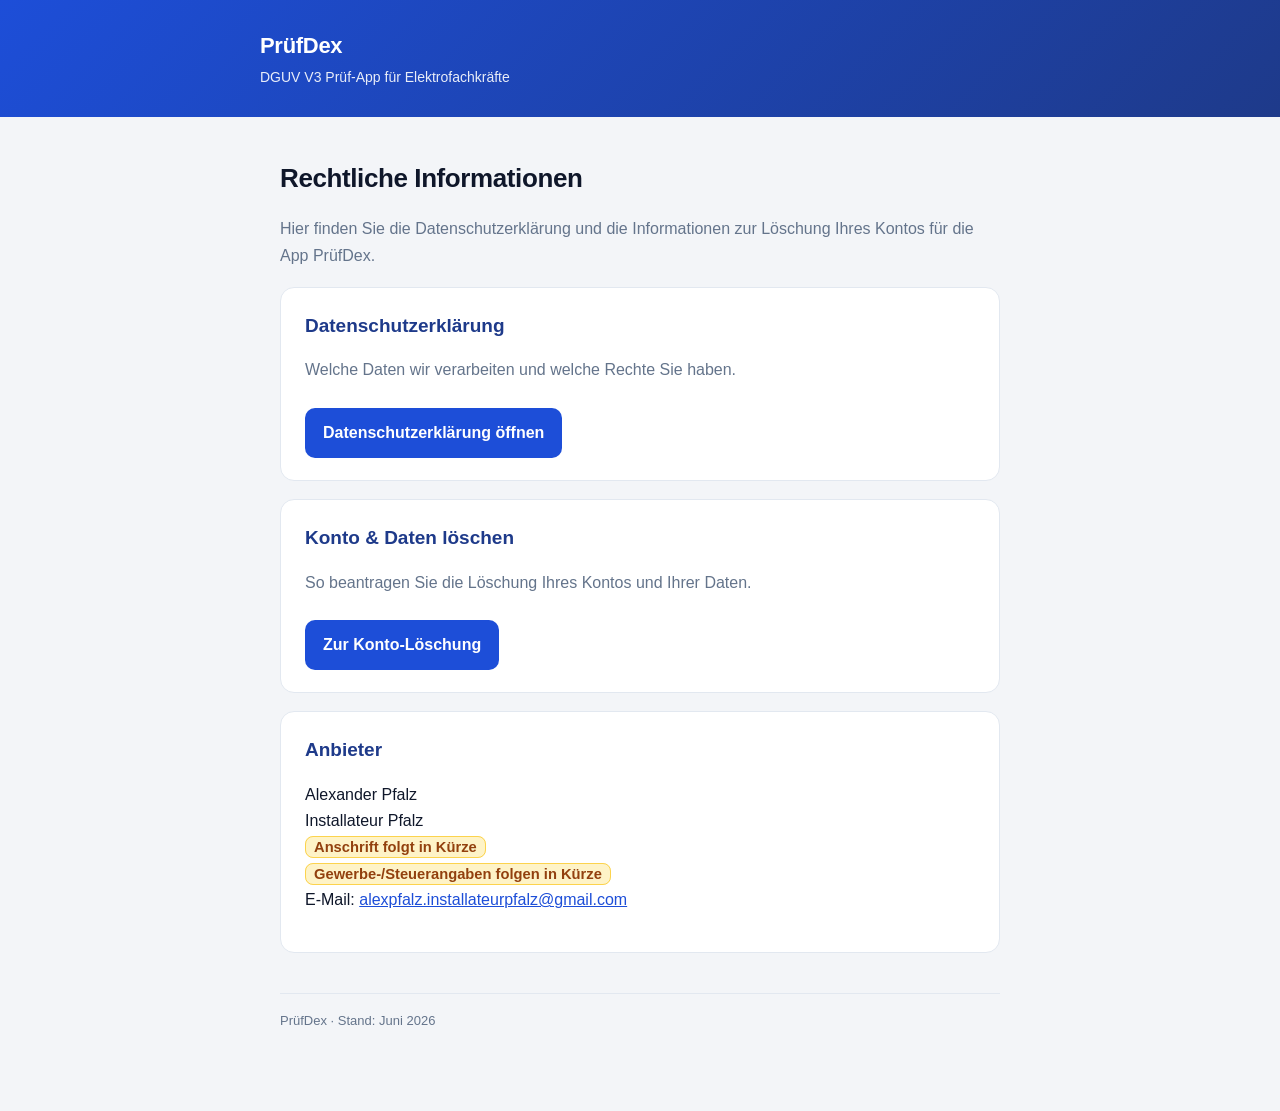
==== index.html @ de249e53 "PrüfDex Legal: Datenschutz + Konto-Löschung" ====
<!doctype html>
<html lang="de">
<head>
<meta charset="utf-8" />
<meta name="viewport" content="width=device-width, initial-scale=1" />
<title>PrüfDex – Rechtliches</title>
<link rel="stylesheet" href="style.css" />
</head>
<body>
<header>
  <div class="wrap">
    <div class="brand">PrüfDex</div>
    <div class="tag">DGUV V3 Prüf-App für Elektrofachkräfte</div>
  </div>
</header>
<div class="wrap">
  <h1>Rechtliche Informationen</h1>
  <p class="muted">Hier finden Sie die Datenschutzerklärung und die Informationen zur Löschung Ihres Kontos für die App PrüfDex.</p>

  <div class="card">
    <h2 style="margin-top:0">Datenschutzerklärung</h2>
    <p class="muted">Welche Daten wir verarbeiten und welche Rechte Sie haben.</p>
    <a class="btn" href="datenschutz.html">Datenschutzerklärung öffnen</a>
  </div>

  <div class="card">
    <h2 style="margin-top:0">Konto & Daten löschen</h2>
    <p class="muted">So beantragen Sie die Löschung Ihres Kontos und Ihrer Daten.</p>
    <a class="btn" href="konto-loeschung.html">Zur Konto-Löschung</a>
  </div>

  <div class="card">
    <h2 style="margin-top:0">Anbieter</h2>
    <p>
      Alexander Pfalz<br />
      Installateur Pfalz<br />
      <span class="placeholder">Anschrift folgt in Kürze</span><br />
      <span class="placeholder">Gewerbe-/Steuerangaben folgen in Kürze</span><br />
      E-Mail: <a href="mailto:alexpfalz.installateurpfalz@gmail.com">alexpfalz.installateurpfalz@gmail.com</a>
    </p>
  </div>

  <footer>
    PrüfDex · Stand: Juni 2026
  </footer>
</div>
</body>
</html>
---- style.css ----
:root {
  --primary: #1D4ED8;
  --primary-dark: #1E3A8A;
  --text: #0F172A;
  --muted: #64748B;
  --bg: #F3F5F8;
  --card: #FFFFFF;
  --border: #E2E8F0;
}
* { box-sizing: border-box; }
body {
  margin: 0;
  font-family: -apple-system, BlinkMacSystemFont, "Segoe UI", Roboto, Arial, sans-serif;
  color: var(--text);
  background: var(--bg);
  line-height: 1.65;
}
.wrap { max-width: 760px; margin: 0 auto; padding: 32px 20px 80px; }
header {
  background: linear-gradient(135deg, var(--primary), var(--primary-dark));
  color: #fff;
  padding: 28px 20px;
}
header .wrap { padding: 0; max-width: 760px; margin: 0 auto; }
header .brand { font-size: 22px; font-weight: 800; letter-spacing: -0.3px; }
header .tag { opacity: 0.9; font-size: 14px; margin-top: 2px; }
h1 { font-size: 26px; margin: 8px 0 4px; letter-spacing: -0.4px; }
h2 { font-size: 19px; margin: 30px 0 8px; color: var(--primary-dark); }
h3 { font-size: 16px; margin: 20px 0 4px; }
a { color: var(--primary); }
.stand { color: var(--muted); font-size: 14px; margin-bottom: 8px; }
.card {
  background: var(--card);
  border: 1px solid var(--border);
  border-radius: 14px;
  padding: 22px 24px;
  margin-top: 18px;
}
.muted { color: var(--muted); }
.placeholder {
  background: #FEF3C7;
  border: 1px solid #FCD34D;
  border-radius: 8px;
  padding: 2px 8px;
  font-size: 0.92em;
  color: #92400E;
  font-weight: 600;
}
ul { padding-left: 22px; }
li { margin: 4px 0; }
.btn {
  display: inline-block;
  background: var(--primary);
  color: #fff;
  text-decoration: none;
  padding: 12px 18px;
  border-radius: 10px;
  font-weight: 700;
  margin-top: 8px;
}
.nav { margin-top: 16px; font-size: 14px; }
.nav a { margin-right: 16px; }
footer { color: var(--muted); font-size: 13px; margin-top: 40px; border-top: 1px solid var(--border); padding-top: 16px; }
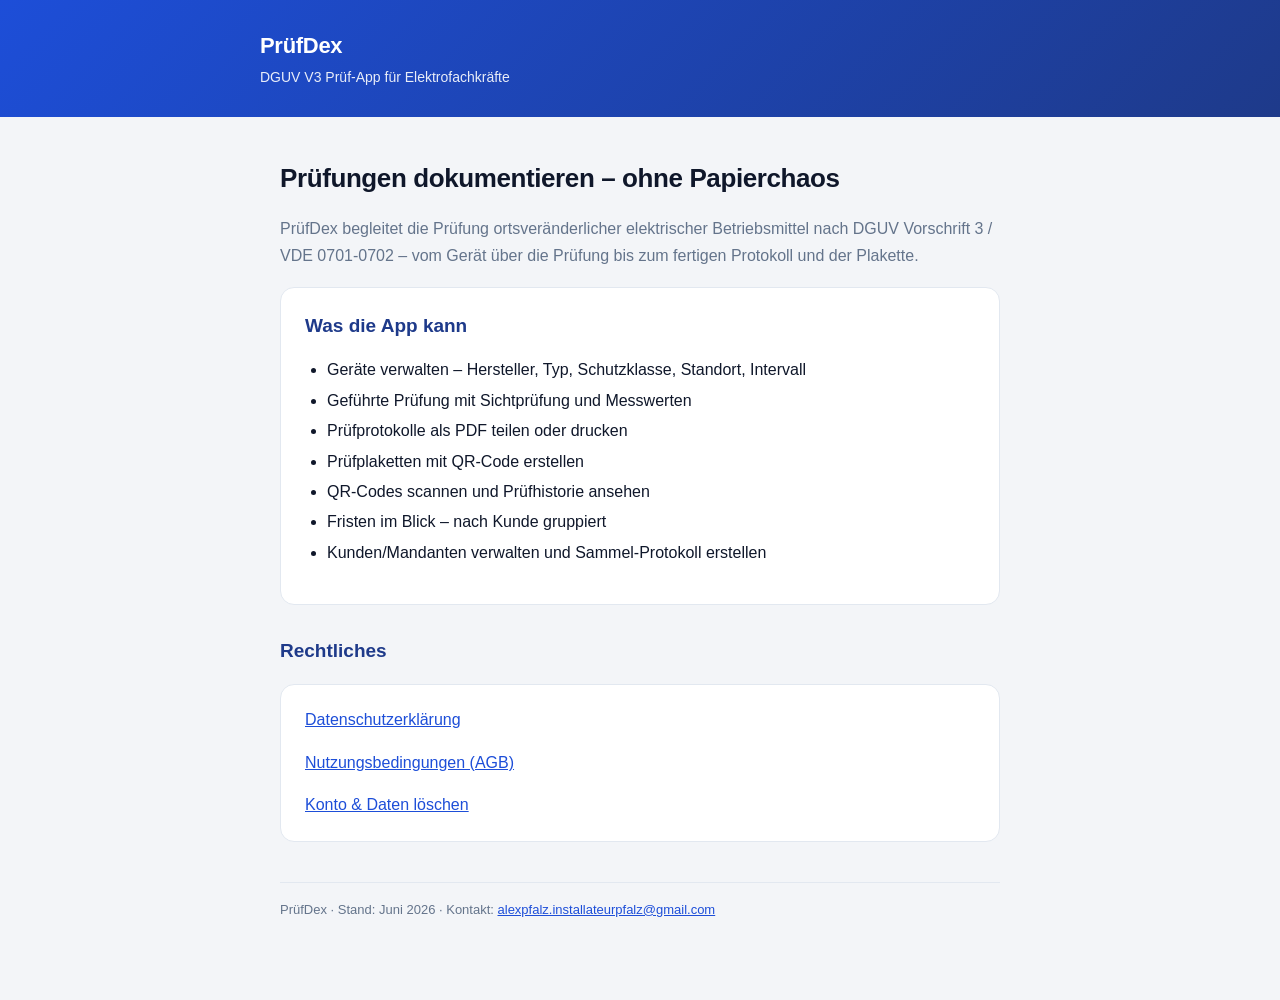
==== commit ce26e88b: "Landingpage + AGB; Anbieter-Block entfernt" ====
--- a/index.html
+++ b/index.html
@@ -3,7 +3,7 @@
 <head>
 <meta charset="utf-8" />
 <meta name="viewport" content="width=device-width, initial-scale=1" />
-<title>PrüfDex – Rechtliches</title>
+<title>PrüfDex – DGUV V3 Prüf-App</title>
 <link rel="stylesheet" href="style.css" />
 </head>
 <body>
@@ -14,34 +14,31 @@
   </div>
 </header>
 <div class="wrap">
-  <h1>Rechtliche Informationen</h1>
-  <p class="muted">Hier finden Sie die Datenschutzerklärung und die Informationen zur Löschung Ihres Kontos für die App PrüfDex.</p>
+  <h1>Prüfungen dokumentieren – ohne Papierchaos</h1>
+  <p class="muted">PrüfDex begleitet die Prüfung ortsveränderlicher elektrischer Betriebsmittel nach DGUV Vorschrift 3 / VDE 0701-0702 – vom Gerät über die Prüfung bis zum fertigen Protokoll und der Plakette.</p>
 
   <div class="card">
-    <h2 style="margin-top:0">Datenschutzerklärung</h2>
-    <p class="muted">Welche Daten wir verarbeiten und welche Rechte Sie haben.</p>
-    <a class="btn" href="datenschutz.html">Datenschutzerklärung öffnen</a>
+    <h2 style="margin-top:0">Was die App kann</h2>
+    <ul>
+      <li>Geräte verwalten – Hersteller, Typ, Schutzklasse, Standort, Intervall</li>
+      <li>Geführte Prüfung mit Sichtprüfung und Messwerten</li>
+      <li>Prüfprotokolle als PDF teilen oder drucken</li>
+      <li>Prüfplaketten mit QR-Code erstellen</li>
+      <li>QR-Codes scannen und Prüfhistorie ansehen</li>
+      <li>Fristen im Blick – nach Kunde gruppiert</li>
+      <li>Kunden/Mandanten verwalten und Sammel-Protokoll erstellen</li>
+    </ul>
   </div>
 
+  <h2>Rechtliches</h2>
   <div class="card">
-    <h2 style="margin-top:0">Konto & Daten löschen</h2>
-    <p class="muted">So beantragen Sie die Löschung Ihres Kontos und Ihrer Daten.</p>
-    <a class="btn" href="konto-loeschung.html">Zur Konto-Löschung</a>
-  </div>
-
-  <div class="card">
-    <h2 style="margin-top:0">Anbieter</h2>
-    <p>
-      Alexander Pfalz<br />
-      Installateur Pfalz<br />
-      <span class="placeholder">Anschrift folgt in Kürze</span><br />
-      <span class="placeholder">Gewerbe-/Steuerangaben folgen in Kürze</span><br />
-      E-Mail: <a href="mailto:alexpfalz.installateurpfalz@gmail.com">alexpfalz.installateurpfalz@gmail.com</a>
-    </p>
+    <p style="margin-top:0"><a href="datenschutz.html">Datenschutzerklärung</a></p>
+    <p><a href="nutzungsbedingungen.html">Nutzungsbedingungen (AGB)</a></p>
+    <p style="margin-bottom:0"><a href="konto-loeschung.html">Konto &amp; Daten löschen</a></p>
   </div>
 
   <footer>
-    PrüfDex · Stand: Juni 2026
+    PrüfDex · Stand: Juni 2026 · Kontakt: <a href="mailto:alexpfalz.installateurpfalz@gmail.com">alexpfalz.installateurpfalz@gmail.com</a>
   </footer>
 </div>
 </body>
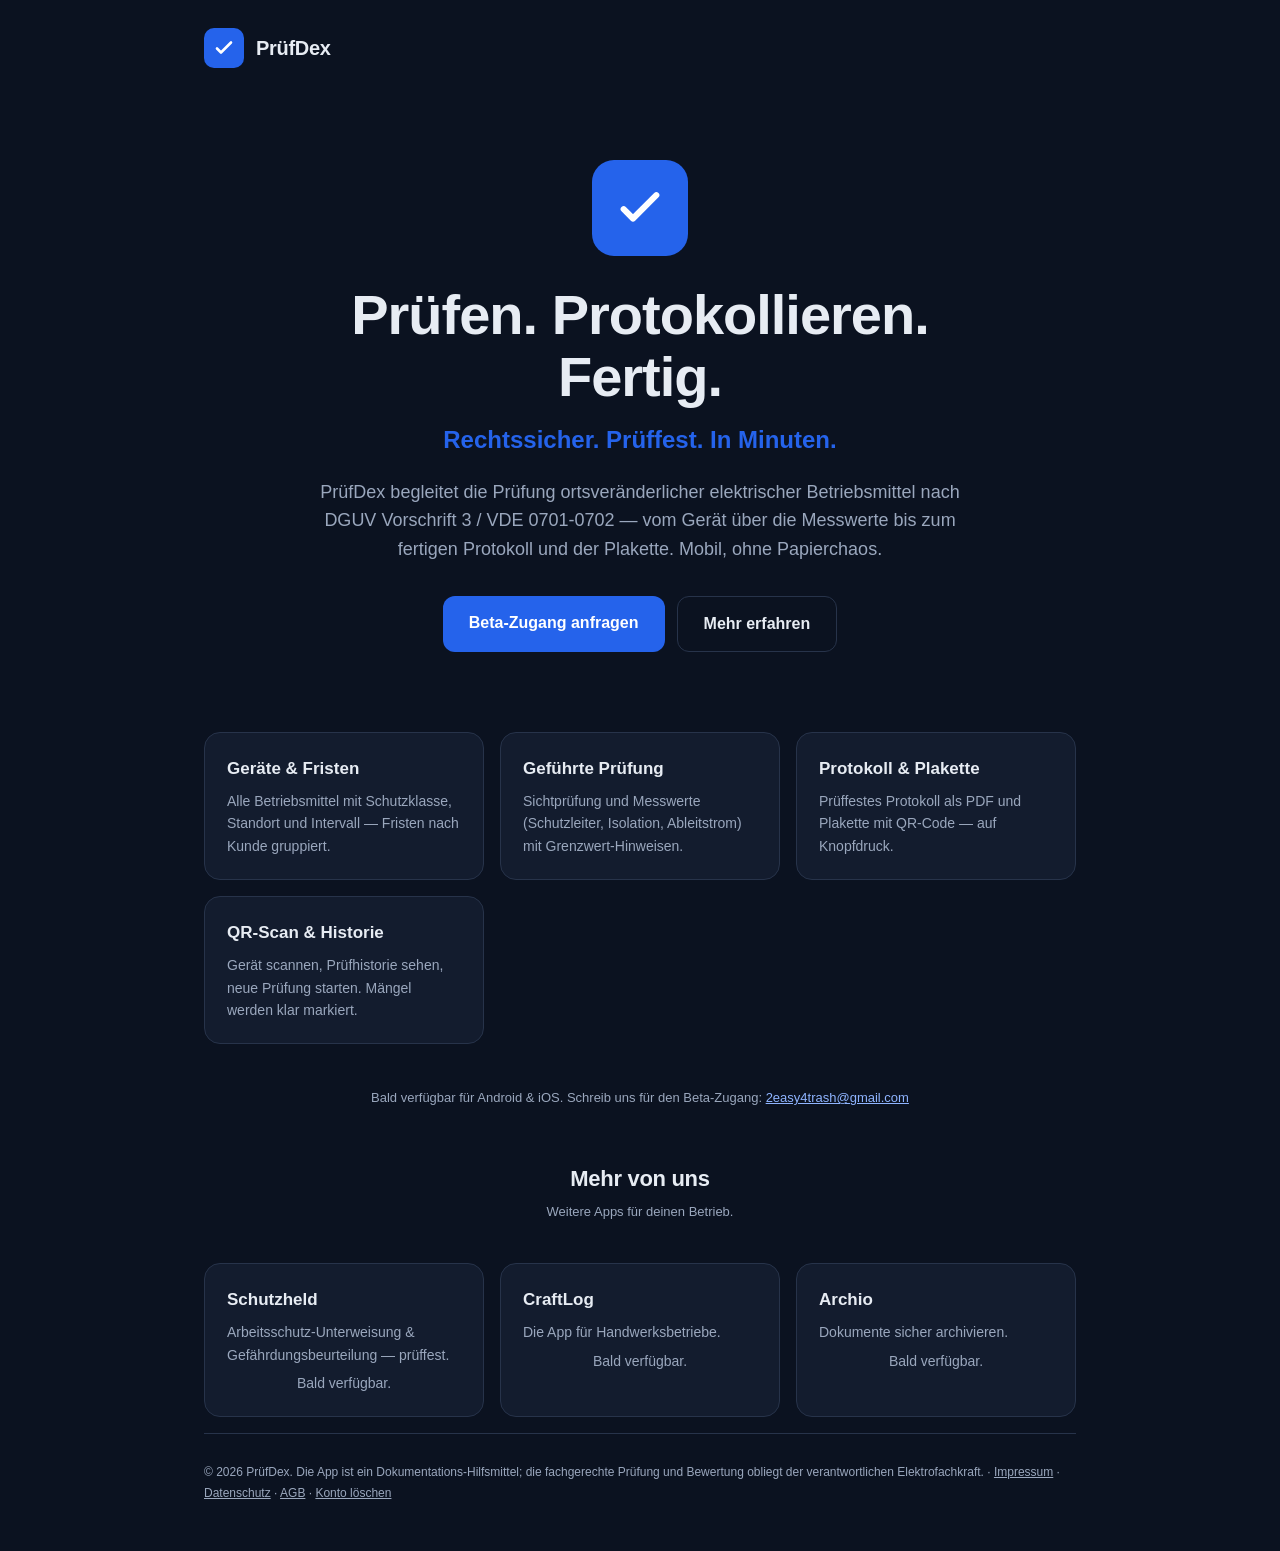
==== commit 3c84569e: "Redesign im Suite-Stil (dunkel) + Impressum; Kontaktdaten/Adresse korrigiert" ====
--- a/index.html
+++ b/index.html
@@ -1,45 +1,128 @@
-<!doctype html>
+<!DOCTYPE html>
 <html lang="de">
 <head>
-<meta charset="utf-8" />
-<meta name="viewport" content="width=device-width, initial-scale=1" />
-<title>PrüfDex – DGUV V3 Prüf-App</title>
-<link rel="stylesheet" href="style.css" />
+  <meta charset="utf-8" />
+  <meta name="viewport" content="width=device-width, initial-scale=1" />
+  <title>PrüfDex — DGUV-V3-Prüfungen mobil dokumentieren</title>
+  <meta name="description" content="PrüfDex: Prüfung ortsveränderlicher elektrischer Betriebsmittel nach DGUV V3 / VDE 0701-0702 — Geräte, Messwerte, Protokolle, Plaketten und Fristen. Mobil, prüffest." />
+  <meta name="theme-color" content="#0B1220" />
+  <meta property="og:title" content="PrüfDex" />
+  <meta property="og:description" content="Prüfen. Protokollieren. Fertig." />
+  <meta property="og:type" content="website" />
+  <style>
+    :root {
+      --bg: #0B1220; --surface: #131C2E; --border: #27334A;
+      --text: #E7ECF3; --muted: #9AA7BD; --blue: #2563EB;
+    }
+    * { box-sizing: border-box; margin: 0; padding: 0; }
+    html { scroll-behavior: smooth; }
+    body {
+      background: var(--bg); color: var(--text);
+      font-family: -apple-system, BlinkMacSystemFont, 'Segoe UI', Roboto, Helvetica, Arial, sans-serif;
+      line-height: 1.6; -webkit-font-smoothing: antialiased;
+    }
+    .wrap { max-width: 920px; margin: 0 auto; padding: 0 24px; }
+    header { padding: 28px 0; display: flex; align-items: center; gap: 12px; }
+    .logo { width: 40px; height: 40px; background: var(--blue); border-radius: 10px; display: grid; place-items: center; }
+    .brand { font-size: 20px; font-weight: 700; letter-spacing: -0.3px; }
+    .hero { padding: 64px 0 48px; text-align: center; }
+    .hero h1 { font-size: clamp(34px, 6vw, 56px); font-weight: 800; letter-spacing: -1px; line-height: 1.1; }
+    .hero .claim { color: var(--blue); font-weight: 700; font-size: clamp(18px, 3vw, 24px); margin-top: 14px; }
+    .hero p { color: var(--muted); font-size: 18px; max-width: 640px; margin: 18px auto 0; }
+    .cta { margin-top: 32px; display: inline-flex; gap: 12px; flex-wrap: wrap; justify-content: center; }
+    .btn { background: var(--blue); color: #fff; text-decoration: none; font-weight: 600; padding: 14px 26px; border-radius: 12px; display: inline-block; }
+    .btn.ghost { background: transparent; border: 1px solid var(--border); color: var(--text); }
+    .grid { display: grid; grid-template-columns: repeat(auto-fit, minmax(220px, 1fr)); gap: 16px; padding: 32px 0 16px; }
+    .card { background: var(--surface); border: 1px solid var(--border); border-radius: 16px; padding: 22px; }
+    .card h3 { font-size: 17px; margin-bottom: 8px; }
+    .card p { color: var(--muted); font-size: 14px; }
+    .note { text-align: center; color: var(--muted); font-size: 13px; padding: 28px 0; }
+    .legal { color: var(--muted); font-size: 12px; line-height: 1.7; border-top: 1px solid var(--border); padding: 28px 0 48px; }
+    .legal a { color: var(--muted); }
+    .big-mark { width: 96px; height: 96px; background: var(--blue); border-radius: 22px; display: grid; place-items: center; margin: 0 auto 28px; }
+  </style>
 </head>
 <body>
-<header>
   <div class="wrap">
-    <div class="brand">PrüfDex</div>
-    <div class="tag">DGUV V3 Prüf-App für Elektrofachkräfte</div>
+    <header>
+      <span class="logo">
+        <svg width="24" height="24" viewBox="0 0 24 24" aria-hidden="true">
+          <path d="M5 12.5l4 4 10-10" fill="none" stroke="#fff" stroke-width="2.6" stroke-linecap="round" stroke-linejoin="round"/>
+        </svg>
+      </span>
+      <span class="brand">PrüfDex</span>
+    </header>
+
+    <section class="hero">
+      <div class="big-mark">
+        <svg width="56" height="56" viewBox="0 0 24 24" aria-hidden="true">
+          <path d="M5 12.5l4 4 10-10" fill="none" stroke="#fff" stroke-width="2.6" stroke-linecap="round" stroke-linejoin="round"/>
+        </svg>
+      </div>
+      <h1>Prüfen. Protokollieren.<br/>Fertig.</h1>
+      <div class="claim">Rechtssicher. Prüffest. In Minuten.</div>
+      <p>
+        PrüfDex begleitet die Prüfung ortsveränderlicher elektrischer Betriebsmittel
+        nach DGUV Vorschrift 3 / VDE 0701-0702 — vom Gerät über die Messwerte bis zum
+        fertigen Protokoll und der Plakette. Mobil, ohne Papierchaos.
+      </p>
+      <div class="cta">
+        <a class="btn" href="#kontakt">Beta-Zugang anfragen</a>
+        <a class="btn ghost" href="#features">Mehr erfahren</a>
+      </div>
+    </section>
+
+    <section class="grid" id="features">
+      <div class="card">
+        <h3>Geräte &amp; Fristen</h3>
+        <p>Alle Betriebsmittel mit Schutzklasse, Standort und Intervall — Fristen nach Kunde gruppiert.</p>
+      </div>
+      <div class="card">
+        <h3>Geführte Prüfung</h3>
+        <p>Sichtprüfung und Messwerte (Schutzleiter, Isolation, Ableitstrom) mit Grenzwert-Hinweisen.</p>
+      </div>
+      <div class="card">
+        <h3>Protokoll &amp; Plakette</h3>
+        <p>Prüffestes Protokoll als PDF und Plakette mit QR-Code — auf Knopfdruck.</p>
+      </div>
+      <div class="card">
+        <h3>QR-Scan &amp; Historie</h3>
+        <p>Gerät scannen, Prüfhistorie sehen, neue Prüfung starten. Mängel werden klar markiert.</p>
+      </div>
+    </section>
+
+    <p class="note" id="kontakt">
+      Bald verfügbar für Android &amp; iOS. Schreib uns für den Beta-Zugang:
+      <a href="mailto:2easy4trash@gmail.com" style="color:#8FB4FF">2easy4trash@gmail.com</a>
+    </p>
+
+    <h2 style="text-align:center;margin-top:24px;font-size:22px;font-weight:800;letter-spacing:-0.3px;">Mehr von uns</h2>
+    <p class="note" style="padding:6px 0 8px;">Weitere Apps für deinen Betrieb.</p>
+    <section class="grid">
+      <div class="card">
+        <h3>Schutzheld</h3>
+        <p>Arbeitsschutz-Unterweisung &amp; Gefährdungsbeurteilung — prüffest.</p>
+        <p class="note" style="padding:6px 0 0;">Bald verfügbar.</p>
+      </div>
+      <div class="card">
+        <h3>CraftLog</h3>
+        <p>Die App für Handwerksbetriebe.</p>
+        <p class="note" style="padding:6px 0 0;">Bald verfügbar.</p>
+      </div>
+      <div class="card">
+        <h3>Archio</h3>
+        <p>Dokumente sicher archivieren.</p>
+        <p class="note" style="padding:6px 0 0;">Bald verfügbar.</p>
+      </div>
+    </section>
+
+    <footer class="legal">
+      © <span id="y"></span> PrüfDex. Die App ist ein Dokumentations-Hilfsmittel; die fachgerechte
+      Prüfung und Bewertung obliegt der verantwortlichen Elektrofachkraft.
+      · <a href="impressum.html">Impressum</a> · <a href="datenschutz.html">Datenschutz</a>
+      · <a href="nutzungsbedingungen.html">AGB</a> · <a href="konto-loeschung.html">Konto löschen</a>
+    </footer>
   </div>
-</header>
-<div class="wrap">
-  <h1>Prüfungen dokumentieren – ohne Papierchaos</h1>
-  <p class="muted">PrüfDex begleitet die Prüfung ortsveränderlicher elektrischer Betriebsmittel nach DGUV Vorschrift 3 / VDE 0701-0702 – vom Gerät über die Prüfung bis zum fertigen Protokoll und der Plakette.</p>
-
-  <div class="card">
-    <h2 style="margin-top:0">Was die App kann</h2>
-    <ul>
-      <li>Geräte verwalten – Hersteller, Typ, Schutzklasse, Standort, Intervall</li>
-      <li>Geführte Prüfung mit Sichtprüfung und Messwerten</li>
-      <li>Prüfprotokolle als PDF teilen oder drucken</li>
-      <li>Prüfplaketten mit QR-Code erstellen</li>
-      <li>QR-Codes scannen und Prüfhistorie ansehen</li>
-      <li>Fristen im Blick – nach Kunde gruppiert</li>
-      <li>Kunden/Mandanten verwalten und Sammel-Protokoll erstellen</li>
-    </ul>
-  </div>
-
-  <h2>Rechtliches</h2>
-  <div class="card">
-    <p style="margin-top:0"><a href="datenschutz.html">Datenschutzerklärung</a></p>
-    <p><a href="nutzungsbedingungen.html">Nutzungsbedingungen (AGB)</a></p>
-    <p style="margin-bottom:0"><a href="konto-loeschung.html">Konto &amp; Daten löschen</a></p>
-  </div>
-
-  <footer>
-    PrüfDex · Stand: Juni 2026 · Kontakt: <a href="mailto:alexpfalz.installateurpfalz@gmail.com">alexpfalz.installateurpfalz@gmail.com</a>
-  </footer>
-</div>
+  <script>document.getElementById('y').textContent = new Date().getFullYear();</script>
 </body>
 </html>
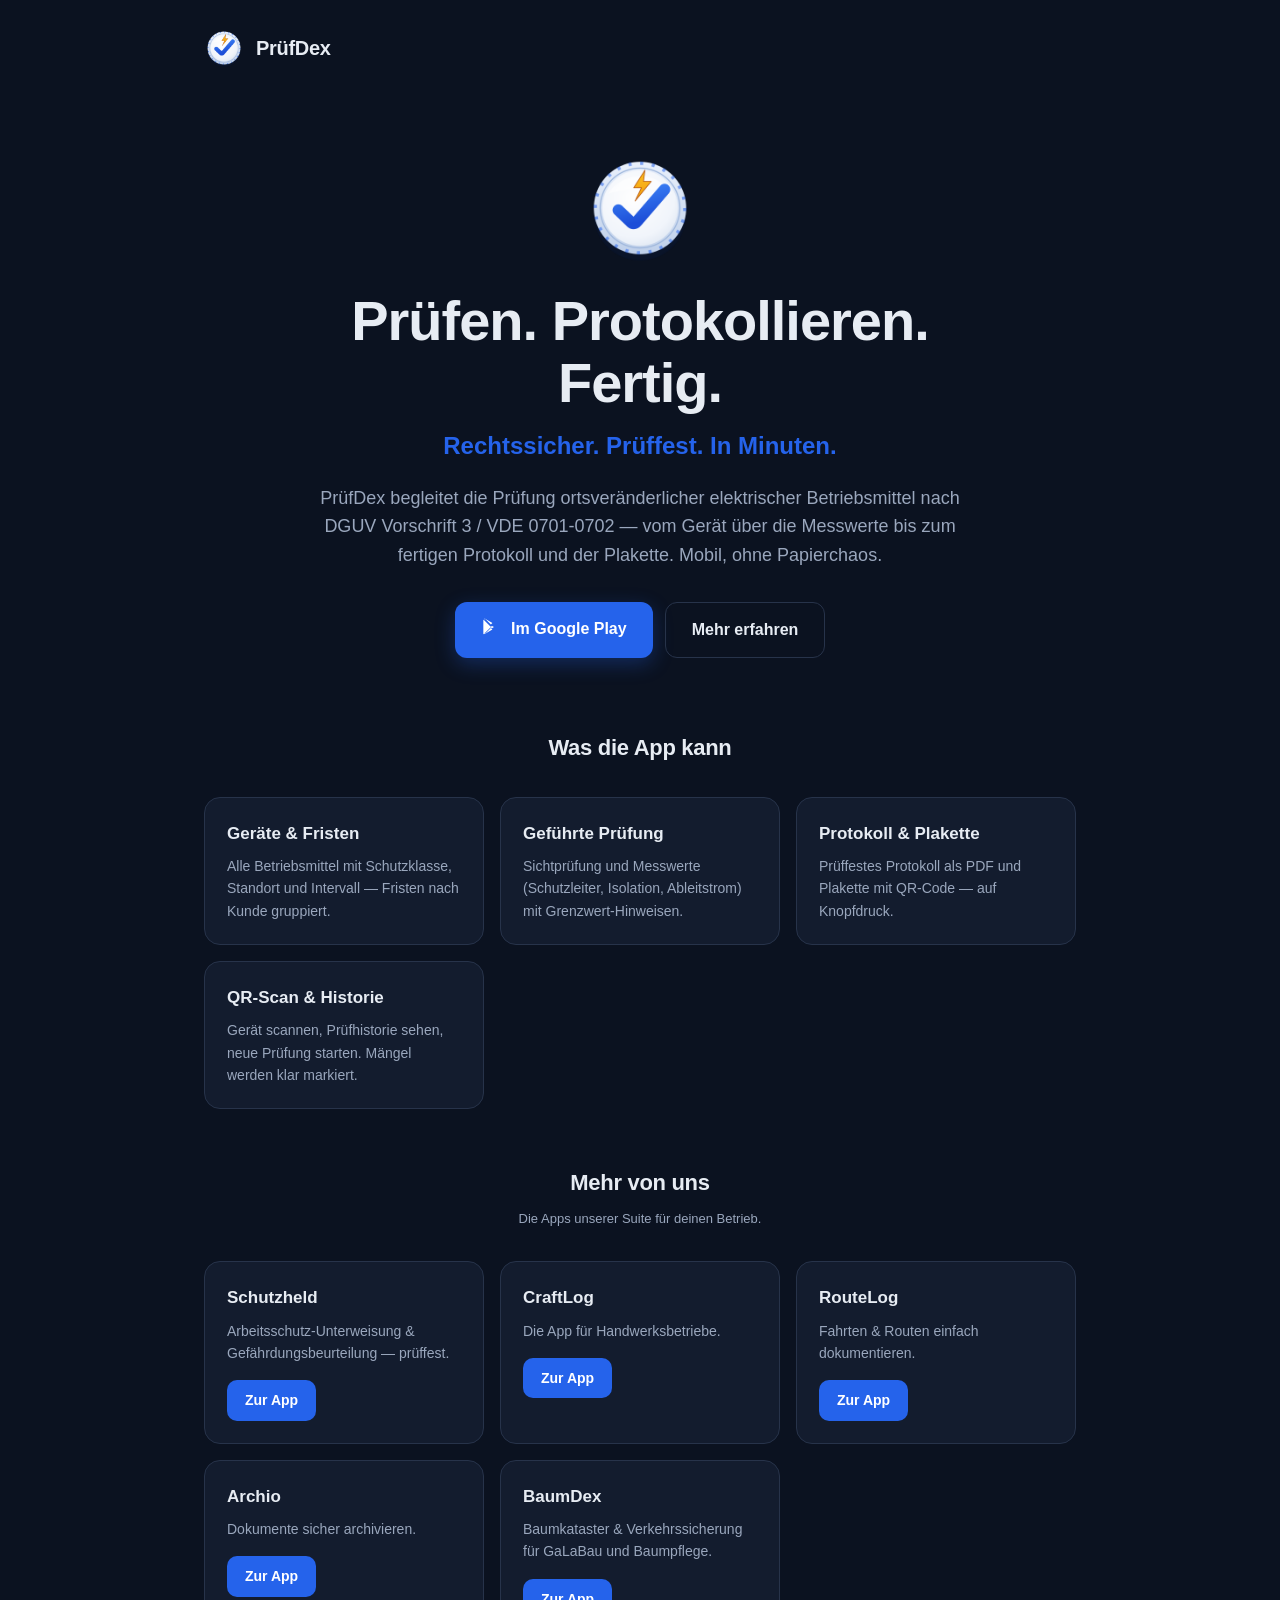
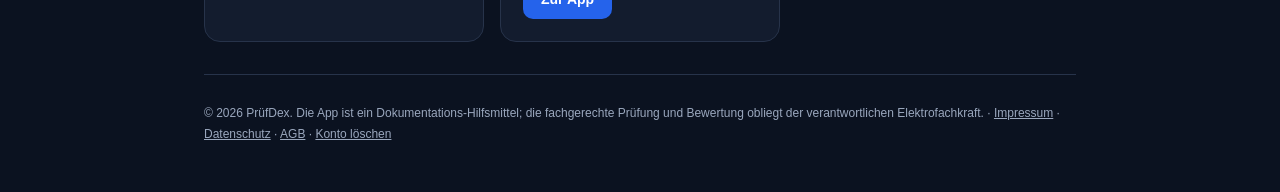
==== commit 9d68491c: "Echtes Logo, Play-Store-Button, komplette Suite (5 Apps) mit Zur-App-Buttons" ====
--- a/index.html
+++ b/index.html
@@ -23,42 +23,40 @@
     }
     .wrap { max-width: 920px; margin: 0 auto; padding: 0 24px; }
     header { padding: 28px 0; display: flex; align-items: center; gap: 12px; }
-    .logo { width: 40px; height: 40px; background: var(--blue); border-radius: 10px; display: grid; place-items: center; }
+    .logo-img { width: 40px; height: 40px; display: block; }
     .brand { font-size: 20px; font-weight: 700; letter-spacing: -0.3px; }
-    .hero { padding: 64px 0 48px; text-align: center; }
+    .hero { padding: 56px 0 48px; text-align: center; }
+    .hero .mark { width: 112px; height: 112px; margin: 0 auto 26px; display: block; }
     .hero h1 { font-size: clamp(34px, 6vw, 56px); font-weight: 800; letter-spacing: -1px; line-height: 1.1; }
     .hero .claim { color: var(--blue); font-weight: 700; font-size: clamp(18px, 3vw, 24px); margin-top: 14px; }
     .hero p { color: var(--muted); font-size: 18px; max-width: 640px; margin: 18px auto 0; }
     .cta { margin-top: 32px; display: inline-flex; gap: 12px; flex-wrap: wrap; justify-content: center; }
-    .btn { background: var(--blue); color: #fff; text-decoration: none; font-weight: 600; padding: 14px 26px; border-radius: 12px; display: inline-block; }
-    .btn.ghost { background: transparent; border: 1px solid var(--border); color: var(--text); }
+    .btn { background: var(--blue); color: #fff; text-decoration: none; font-weight: 600; padding: 14px 26px; border-radius: 12px; display: inline-block; transition: transform .08s ease, box-shadow .2s ease; box-shadow: 0 6px 20px rgba(37,99,235,.30); }
+    .btn:hover { transform: translateY(-1px); box-shadow: 0 10px 28px rgba(37,99,235,.42); }
+    .btn.ghost { background: transparent; border: 1px solid var(--border); color: var(--text); box-shadow: none; }
+    .btn .ico { vertical-align: -2px; margin-right: 8px; }
     .grid { display: grid; grid-template-columns: repeat(auto-fit, minmax(220px, 1fr)); gap: 16px; padding: 32px 0 16px; }
     .card { background: var(--surface); border: 1px solid var(--border); border-radius: 16px; padding: 22px; }
     .card h3 { font-size: 17px; margin-bottom: 8px; }
     .card p { color: var(--muted); font-size: 14px; }
-    .note { text-align: center; color: var(--muted); font-size: 13px; padding: 28px 0; }
-    .legal { color: var(--muted); font-size: 12px; line-height: 1.7; border-top: 1px solid var(--border); padding: 28px 0 48px; }
+    .promo { display: flex; flex-direction: column; }
+    .btn-sm { align-self: flex-start; margin-top: 16px; background: var(--blue); color: #fff; text-decoration: none; font-weight: 600; font-size: 14px; padding: 9px 18px; border-radius: 10px; transition: transform .08s ease; }
+    .btn-sm:hover { transform: translateY(-1px); }
+    .section-title { text-align: center; margin-top: 24px; font-size: 22px; font-weight: 800; letter-spacing: -0.3px; }
+    .note { text-align: center; color: var(--muted); font-size: 13px; padding: 8px 0 0; }
+    .legal { color: var(--muted); font-size: 12px; line-height: 1.7; border-top: 1px solid var(--border); padding: 28px 0 48px; margin-top: 16px; }
     .legal a { color: var(--muted); }
-    .big-mark { width: 96px; height: 96px; background: var(--blue); border-radius: 22px; display: grid; place-items: center; margin: 0 auto 28px; }
   </style>
 </head>
 <body>
   <div class="wrap">
     <header>
-      <span class="logo">
-        <svg width="24" height="24" viewBox="0 0 24 24" aria-hidden="true">
-          <path d="M5 12.5l4 4 10-10" fill="none" stroke="#fff" stroke-width="2.6" stroke-linecap="round" stroke-linejoin="round"/>
-        </svg>
-      </span>
+      <img class="logo-img" src="logo.png" alt="PrüfDex Logo" />
       <span class="brand">PrüfDex</span>
     </header>
 
     <section class="hero">
-      <div class="big-mark">
-        <svg width="56" height="56" viewBox="0 0 24 24" aria-hidden="true">
-          <path d="M5 12.5l4 4 10-10" fill="none" stroke="#fff" stroke-width="2.6" stroke-linecap="round" stroke-linejoin="round"/>
-        </svg>
-      </div>
+      <img class="mark" src="logo.png" alt="PrüfDex" />
       <h1>Prüfen. Protokollieren.<br/>Fertig.</h1>
       <div class="claim">Rechtssicher. Prüffest. In Minuten.</div>
       <p>
@@ -67,11 +65,15 @@
         fertigen Protokoll und der Plakette. Mobil, ohne Papierchaos.
       </p>
       <div class="cta">
-        <a class="btn" href="#kontakt">Beta-Zugang anfragen</a>
+        <a class="btn" href="#">
+          <svg class="ico" width="18" height="18" viewBox="0 0 24 24" fill="#fff" aria-hidden="true"><path d="M3.6 2.3 13.3 12 3.6 21.7c-.3-.2-.5-.6-.5-1V3.3c0-.4.2-.8.5-1Zm11.1 8.3 2.6 1.5-2.6 1.5-2.2-1.5 2.2-1.5Zm-9.8 11 8.3-8.3 2 2-8 4.6c-.8.5-1.7.4-2.3-.3Zm0-19.2c.6-.7 1.5-.8 2.3-.3l8 4.6-2 2-8.3-8.3Z"/></svg>
+          Im Google Play
+        </a>
         <a class="btn ghost" href="#features">Mehr erfahren</a>
       </div>
     </section>
 
+    <h2 class="section-title">Was die App kann</h2>
     <section class="grid" id="features">
       <div class="card">
         <h3>Geräte &amp; Fristen</h3>
@@ -91,28 +93,33 @@
       </div>
     </section>
 
-    <p class="note" id="kontakt">
-      Bald verfügbar für Android &amp; iOS. Schreib uns für den Beta-Zugang:
-      <a href="mailto:2easy4trash@gmail.com" style="color:#8FB4FF">2easy4trash@gmail.com</a>
-    </p>
-
-    <h2 style="text-align:center;margin-top:24px;font-size:22px;font-weight:800;letter-spacing:-0.3px;">Mehr von uns</h2>
-    <p class="note" style="padding:6px 0 8px;">Weitere Apps für deinen Betrieb.</p>
+    <h2 class="section-title" style="margin-top:40px;">Mehr von uns</h2>
+    <p class="note">Die Apps unserer Suite für deinen Betrieb.</p>
     <section class="grid">
-      <div class="card">
+      <div class="card promo">
         <h3>Schutzheld</h3>
         <p>Arbeitsschutz-Unterweisung &amp; Gefährdungsbeurteilung — prüffest.</p>
-        <p class="note" style="padding:6px 0 0;">Bald verfügbar.</p>
+        <a class="btn-sm" href="#">Zur App</a>
       </div>
-      <div class="card">
+      <div class="card promo">
         <h3>CraftLog</h3>
         <p>Die App für Handwerksbetriebe.</p>
-        <p class="note" style="padding:6px 0 0;">Bald verfügbar.</p>
+        <a class="btn-sm" href="#">Zur App</a>
       </div>
-      <div class="card">
+      <div class="card promo">
+        <h3>RouteLog</h3>
+        <p>Fahrten &amp; Routen einfach dokumentieren.</p>
+        <a class="btn-sm" href="#">Zur App</a>
+      </div>
+      <div class="card promo">
         <h3>Archio</h3>
         <p>Dokumente sicher archivieren.</p>
-        <p class="note" style="padding:6px 0 0;">Bald verfügbar.</p>
+        <a class="btn-sm" href="#">Zur App</a>
+      </div>
+      <div class="card promo">
+        <h3>BaumDex</h3>
+        <p>Baumkataster &amp; Verkehrssicherung für GaLaBau und Baumpflege.</p>
+        <a class="btn-sm" href="#">Zur App</a>
       </div>
     </section>
 
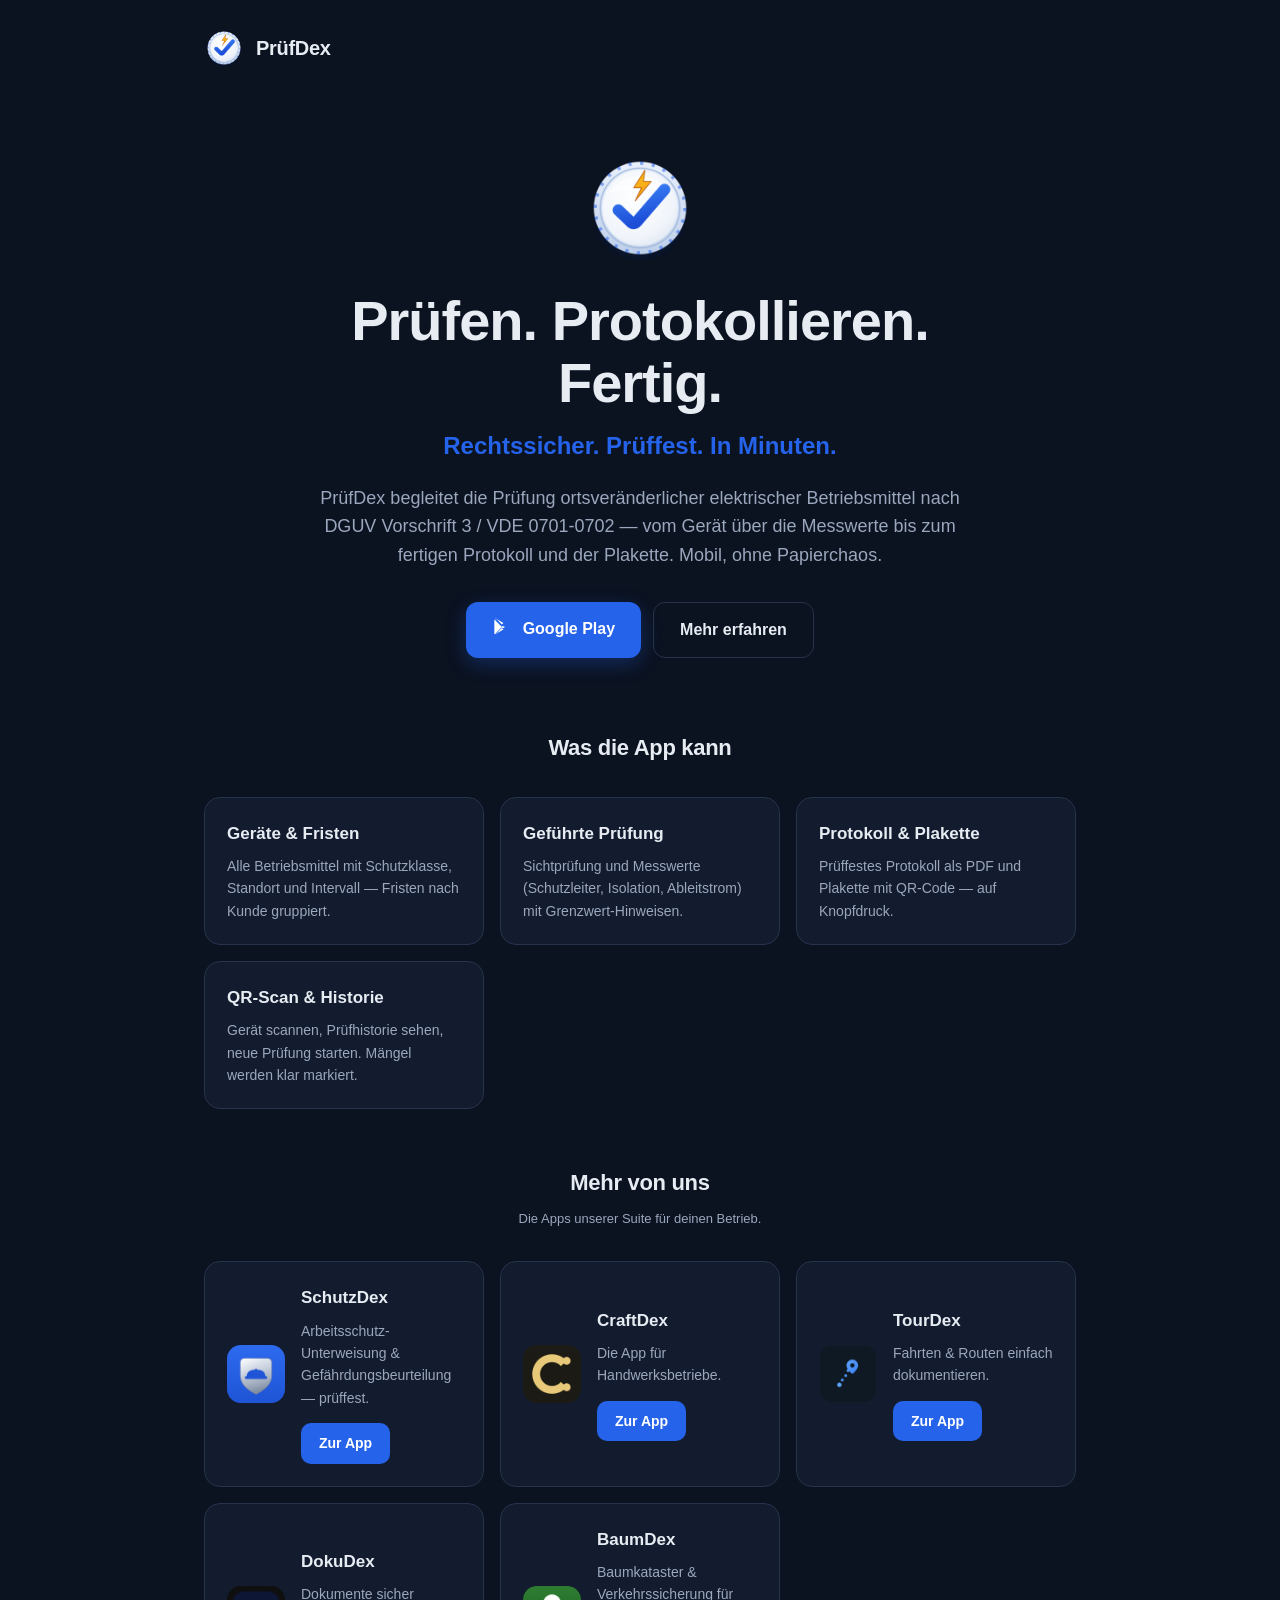
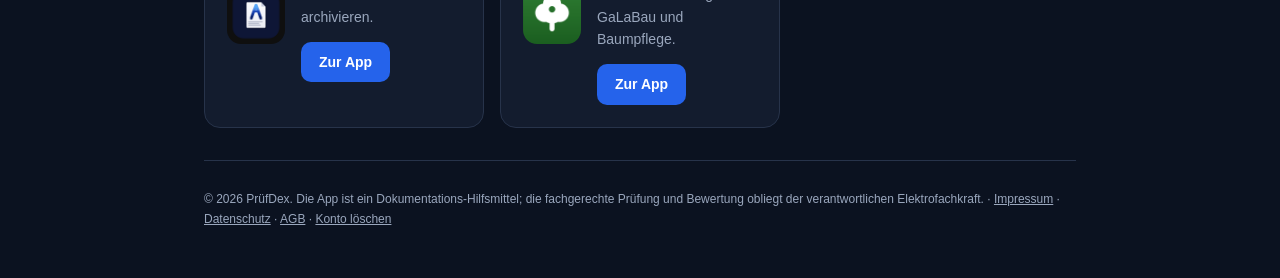
==== commit 351a2ca5: "﻿Dexware-Rebrand: CraftDex, DokuDex, TourDex, SchutzDex + Cross-Promo-Hub Neue Anzeigenamen in App, " ====
--- a/index.html
+++ b/index.html
@@ -39,8 +39,11 @@
     .card { background: var(--surface); border: 1px solid var(--border); border-radius: 16px; padding: 22px; }
     .card h3 { font-size: 17px; margin-bottom: 8px; }
     .card p { color: var(--muted); font-size: 14px; }
-    .promo { display: flex; flex-direction: column; }
-    .btn-sm { align-self: flex-start; margin-top: 16px; background: var(--blue); color: #fff; text-decoration: none; font-weight: 600; font-size: 14px; padding: 9px 18px; border-radius: 10px; transition: transform .08s ease; }
+    .promo { display: flex; flex-direction: row; align-items: center; gap: 16px; }
+    .promo-icon { width: 58px; height: 58px; border-radius: 14px; flex: 0 0 auto; }
+    .promo-body { display: flex; flex-direction: column; align-items: flex-start; min-width: 0; }
+    .promo-body h3, .promo-body p { width: 100%; }
+    .btn-sm { align-self: flex-start; margin-top: 14px; background: var(--blue); color: #fff; text-decoration: none; font-weight: 600; font-size: 14px; padding: 9px 18px; border-radius: 10px; transition: transform .08s ease; }
     .btn-sm:hover { transform: translateY(-1px); }
     .section-title { text-align: center; margin-top: 24px; font-size: 22px; font-weight: 800; letter-spacing: -0.3px; }
     .note { text-align: center; color: var(--muted); font-size: 13px; padding: 8px 0 0; }
@@ -67,7 +70,7 @@
       <div class="cta">
         <a class="btn" href="#">
           <svg class="ico" width="18" height="18" viewBox="0 0 24 24" fill="#fff" aria-hidden="true"><path d="M3.6 2.3 13.3 12 3.6 21.7c-.3-.2-.5-.6-.5-1V3.3c0-.4.2-.8.5-1Zm11.1 8.3 2.6 1.5-2.6 1.5-2.2-1.5 2.2-1.5Zm-9.8 11 8.3-8.3 2 2-8 4.6c-.8.5-1.7.4-2.3-.3Zm0-19.2c.6-.7 1.5-.8 2.3-.3l8 4.6-2 2-8.3-8.3Z"/></svg>
-          Im Google Play
+          Google Play
         </a>
         <a class="btn ghost" href="#features">Mehr erfahren</a>
       </div>
@@ -97,29 +100,44 @@
     <p class="note">Die Apps unserer Suite für deinen Betrieb.</p>
     <section class="grid">
       <div class="card promo">
-        <h3>Schutzheld</h3>
-        <p>Arbeitsschutz-Unterweisung &amp; Gefährdungsbeurteilung — prüffest.</p>
-        <a class="btn-sm" href="#">Zur App</a>
+        <img class="promo-icon" src="icons/schutzheld.png" alt="SchutzDex" />
+        <div class="promo-body">
+          <h3>SchutzDex</h3>
+          <p>Arbeitsschutz-Unterweisung &amp; Gefährdungsbeurteilung — prüffest.</p>
+          <a class="btn-sm" href="#">Zur App</a>
+        </div>
       </div>
       <div class="card promo">
-        <h3>CraftLog</h3>
-        <p>Die App für Handwerksbetriebe.</p>
-        <a class="btn-sm" href="#">Zur App</a>
+        <img class="promo-icon" src="icons/craftlog.png" alt="CraftDex" />
+        <div class="promo-body">
+          <h3>CraftDex</h3>
+          <p>Die App für Handwerksbetriebe.</p>
+          <a class="btn-sm" href="#">Zur App</a>
+        </div>
       </div>
       <div class="card promo">
-        <h3>RouteLog</h3>
-        <p>Fahrten &amp; Routen einfach dokumentieren.</p>
-        <a class="btn-sm" href="#">Zur App</a>
+        <img class="promo-icon" src="icons/routelog.png" alt="TourDex" />
+        <div class="promo-body">
+          <h3>TourDex</h3>
+          <p>Fahrten &amp; Routen einfach dokumentieren.</p>
+          <a class="btn-sm" href="#">Zur App</a>
+        </div>
       </div>
       <div class="card promo">
-        <h3>Archio</h3>
-        <p>Dokumente sicher archivieren.</p>
-        <a class="btn-sm" href="#">Zur App</a>
+        <img class="promo-icon" src="icons/archio.png" alt="DokuDex" />
+        <div class="promo-body">
+          <h3>DokuDex</h3>
+          <p>Dokumente sicher archivieren.</p>
+          <a class="btn-sm" href="#">Zur App</a>
+        </div>
       </div>
       <div class="card promo">
-        <h3>BaumDex</h3>
-        <p>Baumkataster &amp; Verkehrssicherung für GaLaBau und Baumpflege.</p>
-        <a class="btn-sm" href="#">Zur App</a>
+        <img class="promo-icon" src="icons/baumdex.png" alt="BaumDex" />
+        <div class="promo-body">
+          <h3>BaumDex</h3>
+          <p>Baumkataster &amp; Verkehrssicherung für GaLaBau und Baumpflege.</p>
+          <a class="btn-sm" href="#">Zur App</a>
+        </div>
       </div>
     </section>
 
